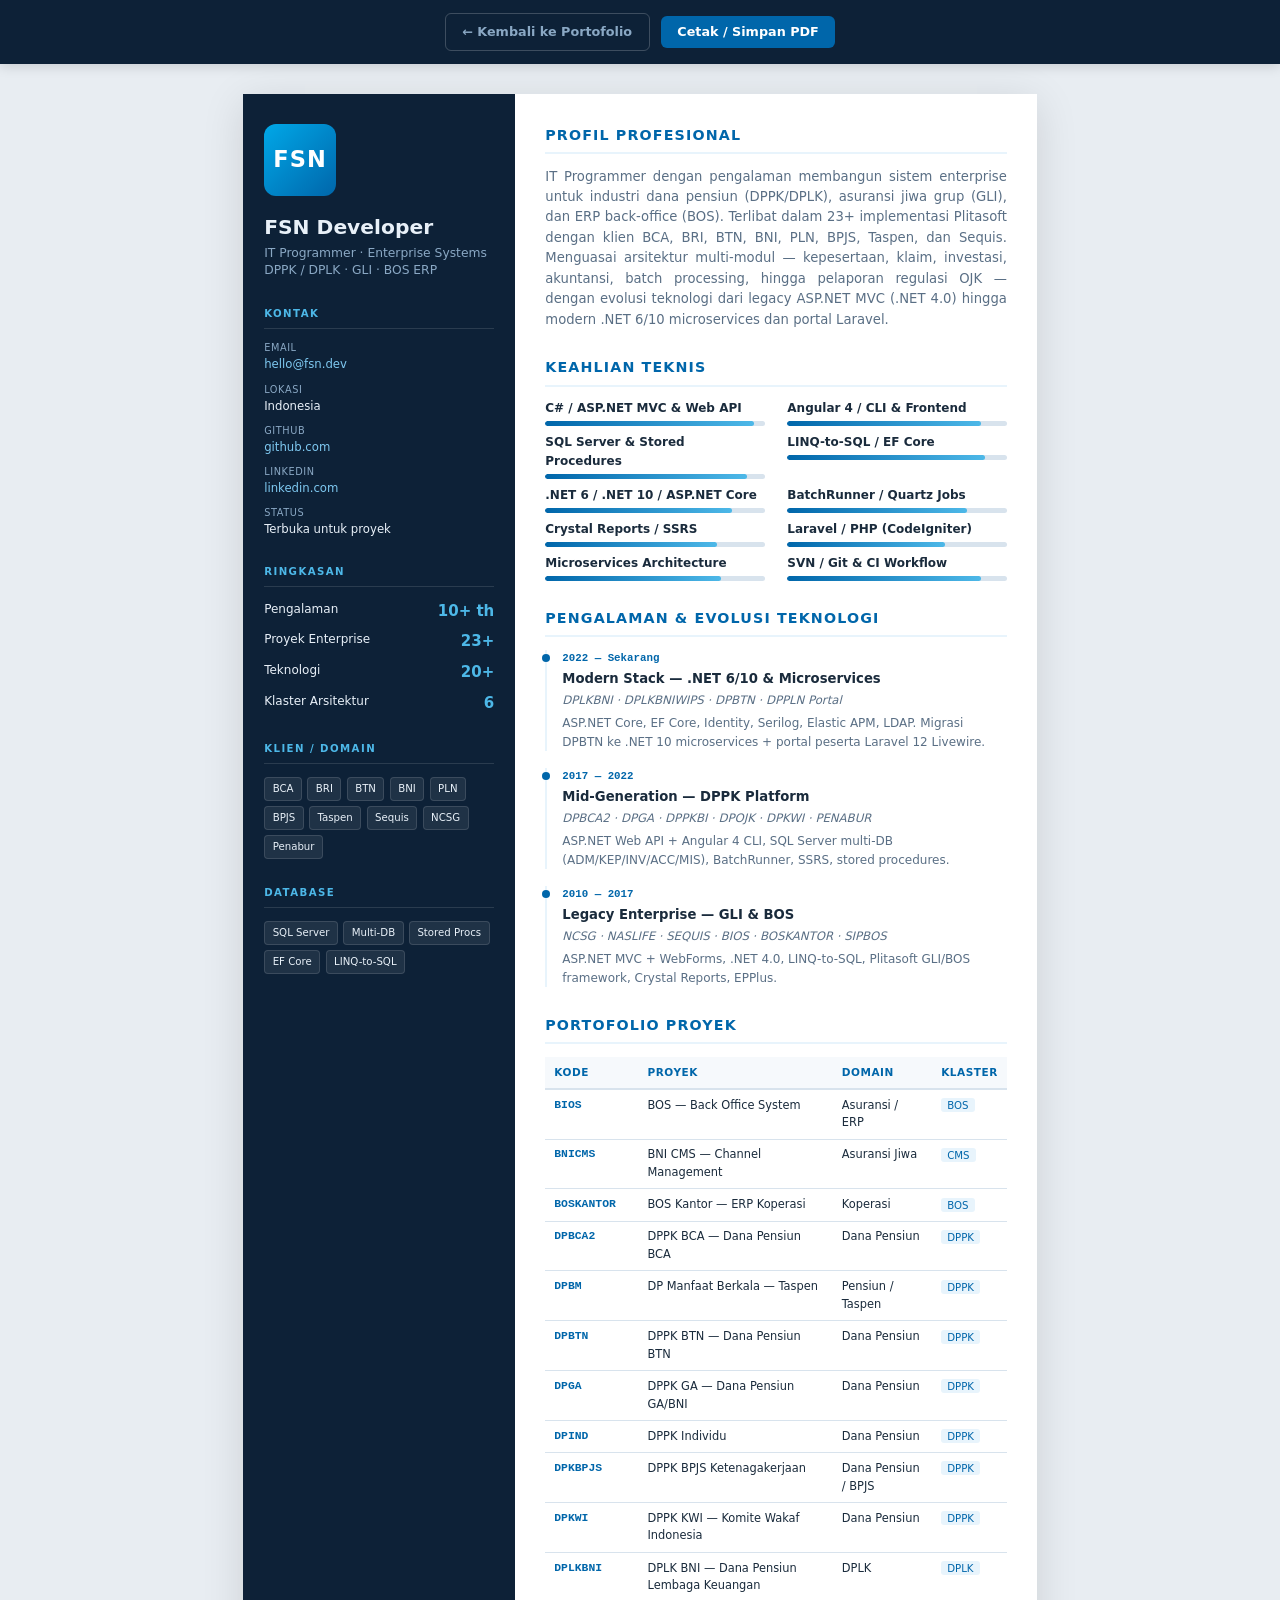
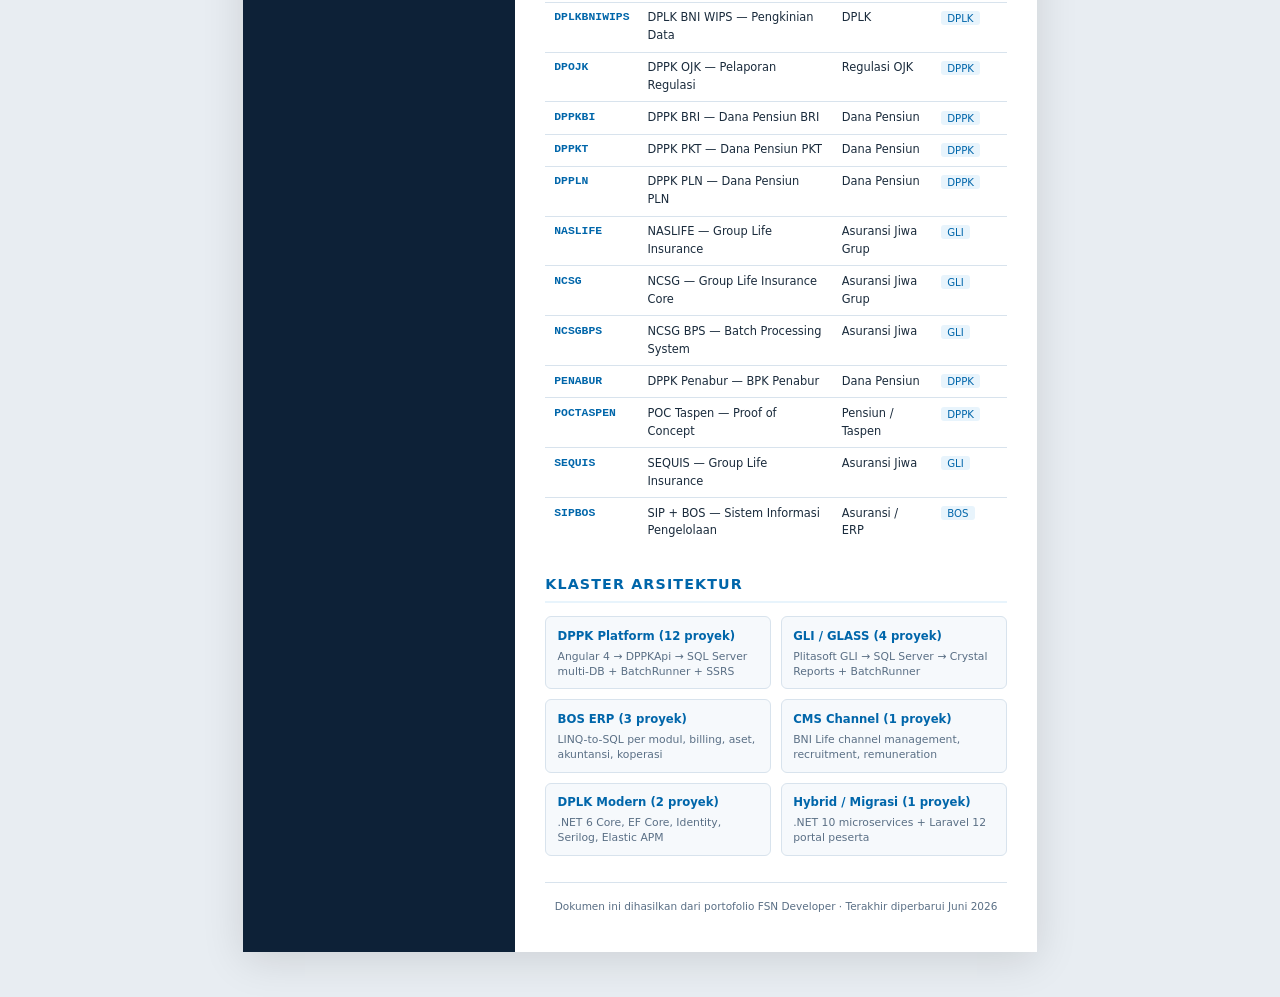
==== cv.html @ 9ca9060b "Add files via upload" ====
<!DOCTYPE html>
<html lang="id">
  <head>
    <meta charset="UTF-8" />
    <meta name="viewport" content="width=device-width, initial-scale=1.0" />
    <meta name="description" content="Curriculum Vitae — FSN Developer, IT Programmer Enterprise" />
    <title>CV — FSN Developer | IT Programmer Enterprise</title>
    <link rel="stylesheet" href="/cv.css" />
  </head>
  <body>
    <nav class="cv-toolbar" aria-label="Aksi CV">
      <a href="/" class="btn-back">← Kembali ke Portofolio</a>
      <button type="button" class="btn-print" onclick="window.print()">Cetak / Simpan PDF</button>
    </nav>

    <main class="cv-page" id="cv-document">
      <aside class="cv-sidebar">
        <div class="cv-avatar" aria-hidden="true">FSN</div>
        <h1>FSN Developer</h1>
        <p class="cv-role">IT Programmer · Enterprise Systems<br />DPPK / DPLK · GLI · BOS ERP</p>

        <section class="cv-sidebar-section">
          <h2>Kontak</h2>
          <ul class="cv-contact-list">
            <li>
              <span class="label">Email</span>
              <a href="mailto:hello@fsn.dev">hello@fsn.dev</a>
            </li>
            <li>
              <span class="label">Lokasi</span>
              Indonesia
            </li>
            <li>
              <span class="label">GitHub</span>
              <a href="https://github.com" target="_blank" rel="noopener">github.com</a>
            </li>
            <li>
              <span class="label">LinkedIn</span>
              <a href="https://linkedin.com" target="_blank" rel="noopener">linkedin.com</a>
            </li>
            <li>
              <span class="label">Status</span>
              Terbuka untuk proyek
            </li>
          </ul>
        </section>

        <section class="cv-sidebar-section">
          <h2>Ringkasan</h2>
          <ul class="cv-stat-list">
            <li><span>Pengalaman</span><strong>10+ th</strong></li>
            <li><span>Proyek Enterprise</span><strong>23+</strong></li>
            <li><span>Teknologi</span><strong>20+</strong></li>
            <li><span>Klaster Arsitektur</span><strong>6</strong></li>
          </ul>
        </section>

        <section class="cv-sidebar-section">
          <h2>Klien / Domain</h2>
          <div class="cv-skill-tags">
            <span>BCA</span>
            <span>BRI</span>
            <span>BTN</span>
            <span>BNI</span>
            <span>PLN</span>
            <span>BPJS</span>
            <span>Taspen</span>
            <span>Sequis</span>
            <span>NCSG</span>
            <span>Penabur</span>
          </div>
        </section>

        <section class="cv-sidebar-section">
          <h2>Database</h2>
          <div class="cv-skill-tags">
            <span>SQL Server</span>
            <span>Multi-DB</span>
            <span>Stored Procs</span>
            <span>EF Core</span>
            <span>LINQ-to-SQL</span>
          </div>
        </section>
      </aside>

      <div class="cv-main">
        <section class="cv-main-section">
          <h2>Profil Profesional</h2>
          <p class="cv-summary">
            IT Programmer dengan pengalaman membangun sistem enterprise untuk industri dana pensiun
            (DPPK/DPLK), asuransi jiwa grup (GLI), dan ERP back-office (BOS). Terlibat dalam 23+
            implementasi Plitasoft dengan klien BCA, BRI, BTN, BNI, PLN, BPJS, Taspen, dan Sequis.
            Menguasai arsitektur multi-modul — kepesertaan, klaim, investasi, akuntansi, batch
            processing, hingga pelaporan regulasi OJK — dengan evolusi teknologi dari legacy
            ASP.NET MVC (.NET 4.0) hingga modern .NET 6/10 microservices dan portal Laravel.
          </p>
        </section>

        <section class="cv-main-section">
          <h2>Keahlian Teknis</h2>
          <div class="cv-skills-grid">
            <div class="cv-skill-item">
              <span class="name">C# / ASP.NET MVC &amp; Web API</span>
              <div class="cv-skill-bar"><span style="width:95%"></span></div>
            </div>
            <div class="cv-skill-item">
              <span class="name">Angular 4 / CLI &amp; Frontend</span>
              <div class="cv-skill-bar"><span style="width:88%"></span></div>
            </div>
            <div class="cv-skill-item">
              <span class="name">SQL Server &amp; Stored Procedures</span>
              <div class="cv-skill-bar"><span style="width:92%"></span></div>
            </div>
            <div class="cv-skill-item">
              <span class="name">LINQ-to-SQL / EF Core</span>
              <div class="cv-skill-bar"><span style="width:90%"></span></div>
            </div>
            <div class="cv-skill-item">
              <span class="name">.NET 6 / .NET 10 / ASP.NET Core</span>
              <div class="cv-skill-bar"><span style="width:85%"></span></div>
            </div>
            <div class="cv-skill-item">
              <span class="name">BatchRunner / Quartz Jobs</span>
              <div class="cv-skill-bar"><span style="width:82%"></span></div>
            </div>
            <div class="cv-skill-item">
              <span class="name">Crystal Reports / SSRS</span>
              <div class="cv-skill-bar"><span style="width:78%"></span></div>
            </div>
            <div class="cv-skill-item">
              <span class="name">Laravel / PHP (CodeIgniter)</span>
              <div class="cv-skill-bar"><span style="width:72%"></span></div>
            </div>
            <div class="cv-skill-item">
              <span class="name">Microservices Architecture</span>
              <div class="cv-skill-bar"><span style="width:80%"></span></div>
            </div>
            <div class="cv-skill-item">
              <span class="name">SVN / Git &amp; CI Workflow</span>
              <div class="cv-skill-bar"><span style="width:88%"></span></div>
            </div>
          </div>
        </section>

        <section class="cv-main-section">
          <h2>Pengalaman &amp; Evolusi Teknologi</h2>
          <div class="cv-timeline">
            <article class="cv-timeline-item">
              <p class="period">2022 — Sekarang</p>
              <h3>Modern Stack — .NET 6/10 &amp; Microservices</h3>
              <p class="company">DPLKBNI · DPLKBNIWIPS · DPBTN · DPPLN Portal</p>
              <p>
                ASP.NET Core, EF Core, Identity, Serilog, Elastic APM, LDAP. Migrasi DPBTN ke
                .NET 10 microservices + portal peserta Laravel 12 Livewire.
              </p>
            </article>
            <article class="cv-timeline-item">
              <p class="period">2017 — 2022</p>
              <h3>Mid-Generation — DPPK Platform</h3>
              <p class="company">DPBCA2 · DPGA · DPPKBI · DPOJK · DPKWI · PENABUR</p>
              <p>
                ASP.NET Web API + Angular 4 CLI, SQL Server multi-DB (ADM/KEP/INV/ACC/MIS),
                BatchRunner, SSRS, stored procedures.
              </p>
            </article>
            <article class="cv-timeline-item">
              <p class="period">2010 — 2017</p>
              <h3>Legacy Enterprise — GLI &amp; BOS</h3>
              <p class="company">NCSG · NASLIFE · SEQUIS · BIOS · BOSKANTOR · SIPBOS</p>
              <p>
                ASP.NET MVC + WebForms, .NET 4.0, LINQ-to-SQL, Plitasoft GLI/BOS framework,
                Crystal Reports, EPPlus.
              </p>
            </article>
          </div>
        </section>

        <section class="cv-main-section">
          <h2>Portofolio Proyek</h2>
          <table class="cv-projects-table">
            <thead>
              <tr>
                <th>Kode</th>
                <th>Proyek</th>
                <th>Domain</th>
                <th>Klaster</th>
              </tr>
            </thead>
            <tbody>
              <tr><td class="code">BIOS</td><td>BOS — Back Office System</td><td>Asuransi / ERP</td><td><span class="cluster">BOS</span></td></tr>
              <tr><td class="code">BNICMS</td><td>BNI CMS — Channel Management</td><td>Asuransi Jiwa</td><td><span class="cluster">CMS</span></td></tr>
              <tr><td class="code">BOSKANTOR</td><td>BOS Kantor — ERP Koperasi</td><td>Koperasi</td><td><span class="cluster">BOS</span></td></tr>
              <tr><td class="code">DPBCA2</td><td>DPPK BCA — Dana Pensiun BCA</td><td>Dana Pensiun</td><td><span class="cluster">DPPK</span></td></tr>
              <tr><td class="code">DPBM</td><td>DP Manfaat Berkala — Taspen</td><td>Pensiun / Taspen</td><td><span class="cluster">DPPK</span></td></tr>
              <tr><td class="code">DPBTN</td><td>DPPK BTN — Dana Pensiun BTN</td><td>Dana Pensiun</td><td><span class="cluster">DPPK</span></td></tr>
              <tr><td class="code">DPGA</td><td>DPPK GA — Dana Pensiun GA/BNI</td><td>Dana Pensiun</td><td><span class="cluster">DPPK</span></td></tr>
              <tr><td class="code">DPIND</td><td>DPPK Individu</td><td>Dana Pensiun</td><td><span class="cluster">DPPK</span></td></tr>
              <tr><td class="code">DPKBPJS</td><td>DPPK BPJS Ketenagakerjaan</td><td>Dana Pensiun / BPJS</td><td><span class="cluster">DPPK</span></td></tr>
              <tr><td class="code">DPKWI</td><td>DPPK KWI — Komite Wakaf Indonesia</td><td>Dana Pensiun</td><td><span class="cluster">DPPK</span></td></tr>
              <tr><td class="code">DPLKBNI</td><td>DPLK BNI — Dana Pensiun Lembaga Keuangan</td><td>DPLK</td><td><span class="cluster">DPLK</span></td></tr>
              <tr><td class="code">DPLKBNIWIPS</td><td>DPLK BNI WIPS — Pengkinian Data</td><td>DPLK</td><td><span class="cluster">DPLK</span></td></tr>
              <tr><td class="code">DPOJK</td><td>DPPK OJK — Pelaporan Regulasi</td><td>Regulasi OJK</td><td><span class="cluster">DPPK</span></td></tr>
              <tr><td class="code">DPPKBI</td><td>DPPK BRI — Dana Pensiun BRI</td><td>Dana Pensiun</td><td><span class="cluster">DPPK</span></td></tr>
              <tr><td class="code">DPPKT</td><td>DPPK PKT — Dana Pensiun PKT</td><td>Dana Pensiun</td><td><span class="cluster">DPPK</span></td></tr>
              <tr><td class="code">DPPLN</td><td>DPPK PLN — Dana Pensiun PLN</td><td>Dana Pensiun</td><td><span class="cluster">DPPK</span></td></tr>
              <tr><td class="code">NASLIFE</td><td>NASLIFE — Group Life Insurance</td><td>Asuransi Jiwa Grup</td><td><span class="cluster">GLI</span></td></tr>
              <tr><td class="code">NCSG</td><td>NCSG — Group Life Insurance Core</td><td>Asuransi Jiwa Grup</td><td><span class="cluster">GLI</span></td></tr>
              <tr><td class="code">NCSGBPS</td><td>NCSG BPS — Batch Processing System</td><td>Asuransi Jiwa</td><td><span class="cluster">GLI</span></td></tr>
              <tr><td class="code">PENABUR</td><td>DPPK Penabur — BPK Penabur</td><td>Dana Pensiun</td><td><span class="cluster">DPPK</span></td></tr>
              <tr><td class="code">POCTASPEN</td><td>POC Taspen — Proof of Concept</td><td>Pensiun / Taspen</td><td><span class="cluster">DPPK</span></td></tr>
              <tr><td class="code">SEQUIS</td><td>SEQUIS — Group Life Insurance</td><td>Asuransi Jiwa</td><td><span class="cluster">GLI</span></td></tr>
              <tr><td class="code">SIPBOS</td><td>SIP + BOS — Sistem Informasi Pengelolaan</td><td>Asuransi / ERP</td><td><span class="cluster">BOS</span></td></tr>
            </tbody>
          </table>
        </section>

        <section class="cv-main-section">
          <h2>Klaster Arsitektur</h2>
          <div class="cv-clusters">
            <div class="cv-cluster-card">
              <h4>DPPK Platform (12 proyek)</h4>
              <p>Angular 4 → DPPKApi → SQL Server multi-DB + BatchRunner + SSRS</p>
            </div>
            <div class="cv-cluster-card">
              <h4>GLI / GLASS (4 proyek)</h4>
              <p>Plitasoft GLI → SQL Server → Crystal Reports + BatchRunner</p>
            </div>
            <div class="cv-cluster-card">
              <h4>BOS ERP (3 proyek)</h4>
              <p>LINQ-to-SQL per modul, billing, aset, akuntansi, koperasi</p>
            </div>
            <div class="cv-cluster-card">
              <h4>CMS Channel (1 proyek)</h4>
              <p>BNI Life channel management, recruitment, remuneration</p>
            </div>
            <div class="cv-cluster-card">
              <h4>DPLK Modern (2 proyek)</h4>
              <p>.NET 6 Core, EF Core, Identity, Serilog, Elastic APM</p>
            </div>
            <div class="cv-cluster-card">
              <h4>Hybrid / Migrasi (1 proyek)</h4>
              <p>.NET 10 microservices + Laravel 12 portal peserta</p>
            </div>
          </div>
        </section>

        <p class="cv-footer-note">
          Dokumen ini dihasilkan dari portofolio FSN Developer · Terakhir diperbarui Juni 2026
        </p>
      </div>
    </main>
  </body>
</html>
---- cv.css ----
:root {
  --cv-bg: #ffffff;
  --cv-surface: #f6f9fc;
  --cv-text: #1a2b3c;
  --cv-muted: #5a6f85;
  --cv-accent: #0066aa;
  --cv-accent-light: #e8f4fc;
  --cv-border: #d8e3ed;
  --cv-sidebar: #0d2137;
  --cv-sidebar-text: #e8f0f8;
  --cv-sidebar-muted: #8aa8c4;
  --font-sans: 'Segoe UI', system-ui, -apple-system, sans-serif;
  --font-mono: 'Consolas', 'Courier New', monospace;
}

*,
*::before,
*::after {
  box-sizing: border-box;
  margin: 0;
  padding: 0;
}

html {
  font-size: 15px;
  -webkit-print-color-adjust: exact;
  print-color-adjust: exact;
}

body {
  font-family: var(--font-sans);
  color: var(--cv-text);
  background: #e8edf2;
  line-height: 1.55;
}

.cv-toolbar {
  position: sticky;
  top: 0;
  z-index: 100;
  display: flex;
  align-items: center;
  justify-content: center;
  gap: 0.75rem;
  padding: 0.85rem 1.5rem;
  background: var(--cv-sidebar);
  box-shadow: 0 2px 12px rgba(0, 0, 0, 0.15);
}

.cv-toolbar a,
.cv-toolbar button {
  font-family: var(--font-sans);
  font-size: 0.85rem;
  font-weight: 600;
  padding: 0.55rem 1.1rem;
  border-radius: 6px;
  cursor: pointer;
  text-decoration: none;
  border: none;
  transition: background 0.2s, color 0.2s;
}

.cv-toolbar .btn-back {
  background: transparent;
  color: var(--cv-sidebar-muted);
  border: 1px solid rgba(255, 255, 255, 0.2);
}

.cv-toolbar .btn-back:hover {
  color: #fff;
  border-color: rgba(255, 255, 255, 0.4);
}

.cv-toolbar .btn-print {
  background: var(--cv-accent);
  color: #fff;
}

.cv-toolbar .btn-print:hover {
  background: #005091;
}

.cv-page {
  max-width: 210mm;
  min-height: 297mm;
  margin: 2rem auto 3rem;
  background: var(--cv-bg);
  box-shadow: 0 8px 40px rgba(0, 0, 0, 0.12);
  display: grid;
  grid-template-columns: 72mm 1fr;
}

.cv-sidebar {
  background: var(--cv-sidebar);
  color: var(--cv-sidebar-text);
  padding: 2rem 1.4rem;
}

.cv-avatar {
  width: 72px;
  height: 72px;
  border-radius: 12px;
  background: linear-gradient(135deg, #00a8e8, #0066aa);
  display: flex;
  align-items: center;
  justify-content: center;
  font-size: 1.5rem;
  font-weight: 700;
  color: #fff;
  margin-bottom: 1.25rem;
  letter-spacing: 0.05em;
}

.cv-sidebar h1 {
  font-size: 1.35rem;
  font-weight: 700;
  line-height: 1.25;
  margin-bottom: 0.35rem;
}

.cv-sidebar .cv-role {
  font-size: 0.82rem;
  color: var(--cv-sidebar-muted);
  margin-bottom: 1.75rem;
  line-height: 1.4;
}

.cv-sidebar-section {
  margin-bottom: 1.75rem;
}

.cv-sidebar-section h2 {
  font-size: 0.68rem;
  font-weight: 700;
  letter-spacing: 0.14em;
  text-transform: uppercase;
  color: #4db8e8;
  margin-bottom: 0.85rem;
  padding-bottom: 0.4rem;
  border-bottom: 1px solid rgba(255, 255, 255, 0.12);
}

.cv-contact-list {
  list-style: none;
  display: flex;
  flex-direction: column;
  gap: 0.65rem;
}

.cv-contact-list li {
  font-size: 0.78rem;
  line-height: 1.4;
}

.cv-contact-list .label {
  display: block;
  font-size: 0.65rem;
  color: var(--cv-sidebar-muted);
  text-transform: uppercase;
  letter-spacing: 0.06em;
  margin-bottom: 0.1rem;
}

.cv-contact-list a {
  color: #7ec8f0;
  text-decoration: none;
  word-break: break-all;
}

.cv-contact-list a:hover {
  text-decoration: underline;
}

.cv-stat-list {
  list-style: none;
  display: flex;
  flex-direction: column;
  gap: 0.5rem;
}

.cv-stat-list li {
  display: flex;
  justify-content: space-between;
  font-size: 0.8rem;
}

.cv-stat-list strong {
  color: #4db8e8;
  font-size: 1rem;
}

.cv-skill-tags {
  display: flex;
  flex-wrap: wrap;
  gap: 0.35rem;
}

.cv-skill-tags span {
  font-size: 0.68rem;
  padding: 0.2rem 0.5rem;
  background: rgba(255, 255, 255, 0.08);
  border: 1px solid rgba(255, 255, 255, 0.12);
  border-radius: 4px;
  color: var(--cv-sidebar-text);
}

.cv-main {
  padding: 2rem 2rem 2.5rem;
}

.cv-main-section {
  margin-bottom: 1.75rem;
}

.cv-main-section:last-child {
  margin-bottom: 0;
}

.cv-main-section h2 {
  font-size: 0.95rem;
  font-weight: 700;
  color: var(--cv-accent);
  text-transform: uppercase;
  letter-spacing: 0.08em;
  margin-bottom: 0.85rem;
  padding-bottom: 0.4rem;
  border-bottom: 2px solid var(--cv-accent-light);
}

.cv-summary {
  font-size: 0.88rem;
  color: var(--cv-muted);
  text-align: justify;
}

.cv-skills-grid {
  display: grid;
  grid-template-columns: 1fr 1fr;
  gap: 0.5rem 1.5rem;
}

.cv-skill-item {
  display: flex;
  flex-direction: column;
  gap: 0.2rem;
}

.cv-skill-item .name {
  font-size: 0.8rem;
  font-weight: 600;
}

.cv-skill-bar {
  height: 5px;
  background: var(--cv-border);
  border-radius: 3px;
  overflow: hidden;
}

.cv-skill-bar span {
  display: block;
  height: 100%;
  background: linear-gradient(90deg, var(--cv-accent), #4db8e8);
  border-radius: 3px;
}

.cv-timeline {
  display: flex;
  flex-direction: column;
  gap: 1.1rem;
}

.cv-timeline-item {
  position: relative;
  padding-left: 1rem;
  border-left: 2px solid var(--cv-accent-light);
}

.cv-timeline-item::before {
  content: '';
  position: absolute;
  left: -5px;
  top: 4px;
  width: 8px;
  height: 8px;
  border-radius: 50%;
  background: var(--cv-accent);
}

.cv-timeline-item .period {
  font-family: var(--font-mono);
  font-size: 0.72rem;
  color: var(--cv-accent);
  font-weight: 600;
  margin-bottom: 0.15rem;
}

.cv-timeline-item h3 {
  font-size: 0.88rem;
  font-weight: 700;
  margin-bottom: 0.1rem;
}

.cv-timeline-item .company {
  font-size: 0.78rem;
  color: var(--cv-muted);
  font-style: italic;
  margin-bottom: 0.35rem;
}

.cv-timeline-item p {
  font-size: 0.8rem;
  color: var(--cv-muted);
}

.cv-projects-table {
  width: 100%;
  border-collapse: collapse;
  font-size: 0.76rem;
}

.cv-projects-table th {
  text-align: left;
  padding: 0.5rem 0.6rem;
  background: var(--cv-surface);
  color: var(--cv-accent);
  font-weight: 700;
  font-size: 0.7rem;
  text-transform: uppercase;
  letter-spacing: 0.05em;
  border-bottom: 2px solid var(--cv-border);
}

.cv-projects-table td {
  padding: 0.45rem 0.6rem;
  border-bottom: 1px solid var(--cv-border);
  vertical-align: top;
}

.cv-projects-table tr:last-child td {
  border-bottom: none;
}

.cv-projects-table .code {
  font-family: var(--font-mono);
  font-weight: 600;
  color: var(--cv-accent);
  white-space: nowrap;
}

.cv-projects-table .cluster {
  font-size: 0.68rem;
  padding: 0.1rem 0.4rem;
  background: var(--cv-accent-light);
  color: var(--cv-accent);
  border-radius: 3px;
  white-space: nowrap;
}

.cv-clusters {
  display: grid;
  grid-template-columns: 1fr 1fr;
  gap: 0.65rem;
}

.cv-cluster-card {
  background: var(--cv-surface);
  border: 1px solid var(--cv-border);
  border-radius: 6px;
  padding: 0.65rem 0.75rem;
}

.cv-cluster-card h4 {
  font-size: 0.78rem;
  color: var(--cv-accent);
  margin-bottom: 0.25rem;
}

.cv-cluster-card p {
  font-size: 0.72rem;
  color: var(--cv-muted);
  line-height: 1.4;
}

.cv-footer-note {
  margin-top: 1.5rem;
  padding-top: 1rem;
  border-top: 1px solid var(--cv-border);
  font-size: 0.7rem;
  color: var(--cv-muted);
  text-align: center;
}

@media (max-width: 768px) {
  .cv-page {
    grid-template-columns: 1fr;
    margin: 1rem;
  }

  .cv-skills-grid,
  .cv-clusters {
    grid-template-columns: 1fr;
  }

  .cv-projects-table {
    font-size: 0.7rem;
  }
}

@media print {
  body {
    background: #fff;
  }

  .cv-toolbar {
    display: none !important;
  }

  .cv-page {
    margin: 0;
    box-shadow: none;
    max-width: 100%;
    min-height: auto;
  }

  .cv-main-section {
    break-inside: avoid;
  }

  .cv-timeline-item {
    break-inside: avoid;
  }

  .cv-projects-table tr {
    break-inside: avoid;
  }
}
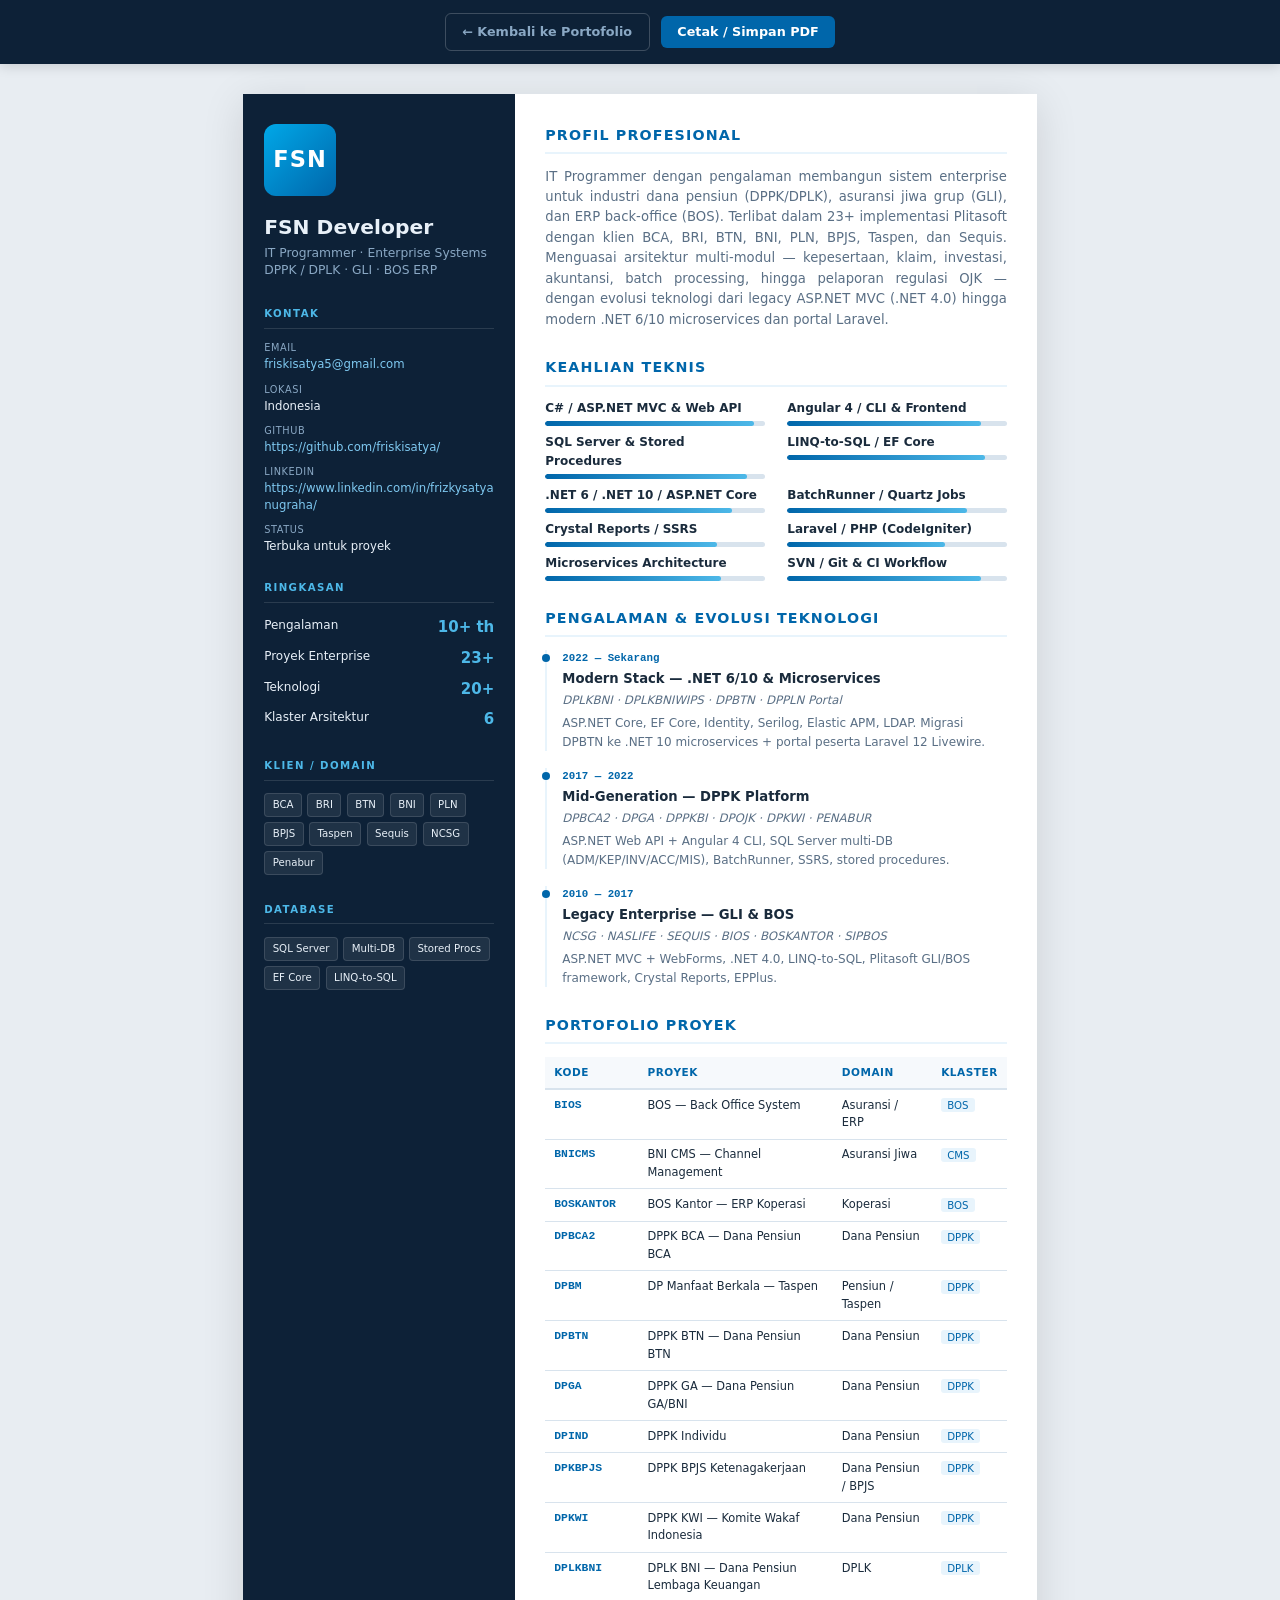
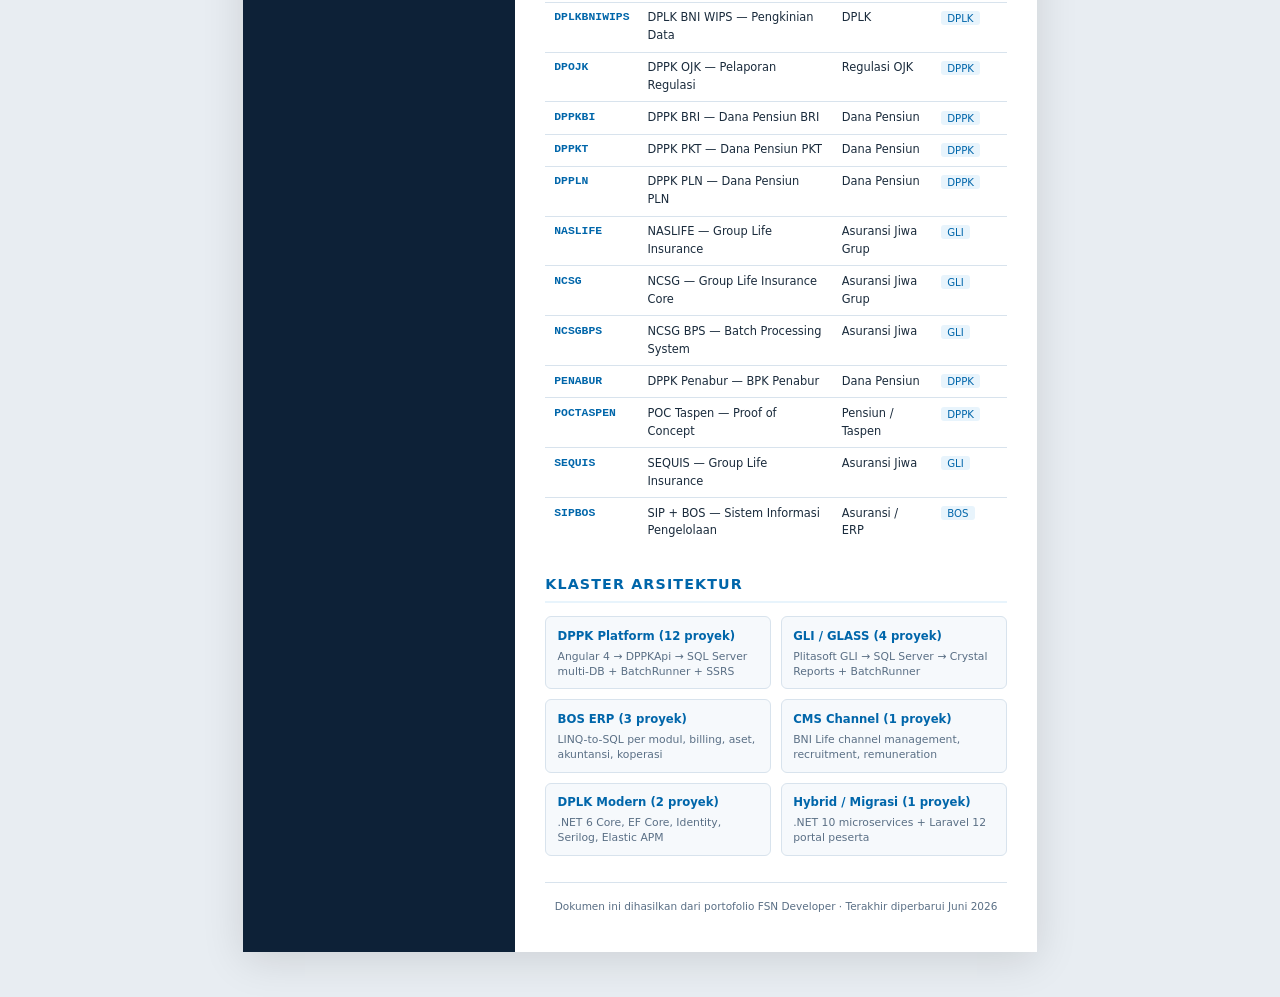
==== commit 00c7acd7: "Update cv.html" ====
--- a/cv.html
+++ b/cv.html
@@ -5,7 +5,7 @@
     <meta name="viewport" content="width=device-width, initial-scale=1.0" />
     <meta name="description" content="Curriculum Vitae — FSN Developer, IT Programmer Enterprise" />
     <title>CV — FSN Developer | IT Programmer Enterprise</title>
-    <link rel="stylesheet" href="/cv.css" />
+    <link rel="stylesheet" href="./cv.css" />
   </head>
   <body>
     <nav class="cv-toolbar" aria-label="Aksi CV">
@@ -24,7 +24,7 @@
           <ul class="cv-contact-list">
             <li>
               <span class="label">Email</span>
-              <a href="mailto:hello@fsn.dev">hello@fsn.dev</a>
+              <a href="mailto:hello@fsn.dev">friskisatya5@gmail.com</a>
             </li>
             <li>
               <span class="label">Lokasi</span>
@@ -32,11 +32,11 @@
             </li>
             <li>
               <span class="label">GitHub</span>
-              <a href="https://github.com" target="_blank" rel="noopener">github.com</a>
+              <a href="https://github.com/friskisatya/" target="_blank" rel="noopener">https://github.com/friskisatya/</a>
             </li>
             <li>
               <span class="label">LinkedIn</span>
-              <a href="https://linkedin.com" target="_blank" rel="noopener">linkedin.com</a>
+              <a href="https://www.linkedin.com/in/frizkysatyanugraha/" target="_blank" rel="noopener">https://www.linkedin.com/in/frizkysatyanugraha/</a>
             </li>
             <li>
               <span class="label">Status</span>
